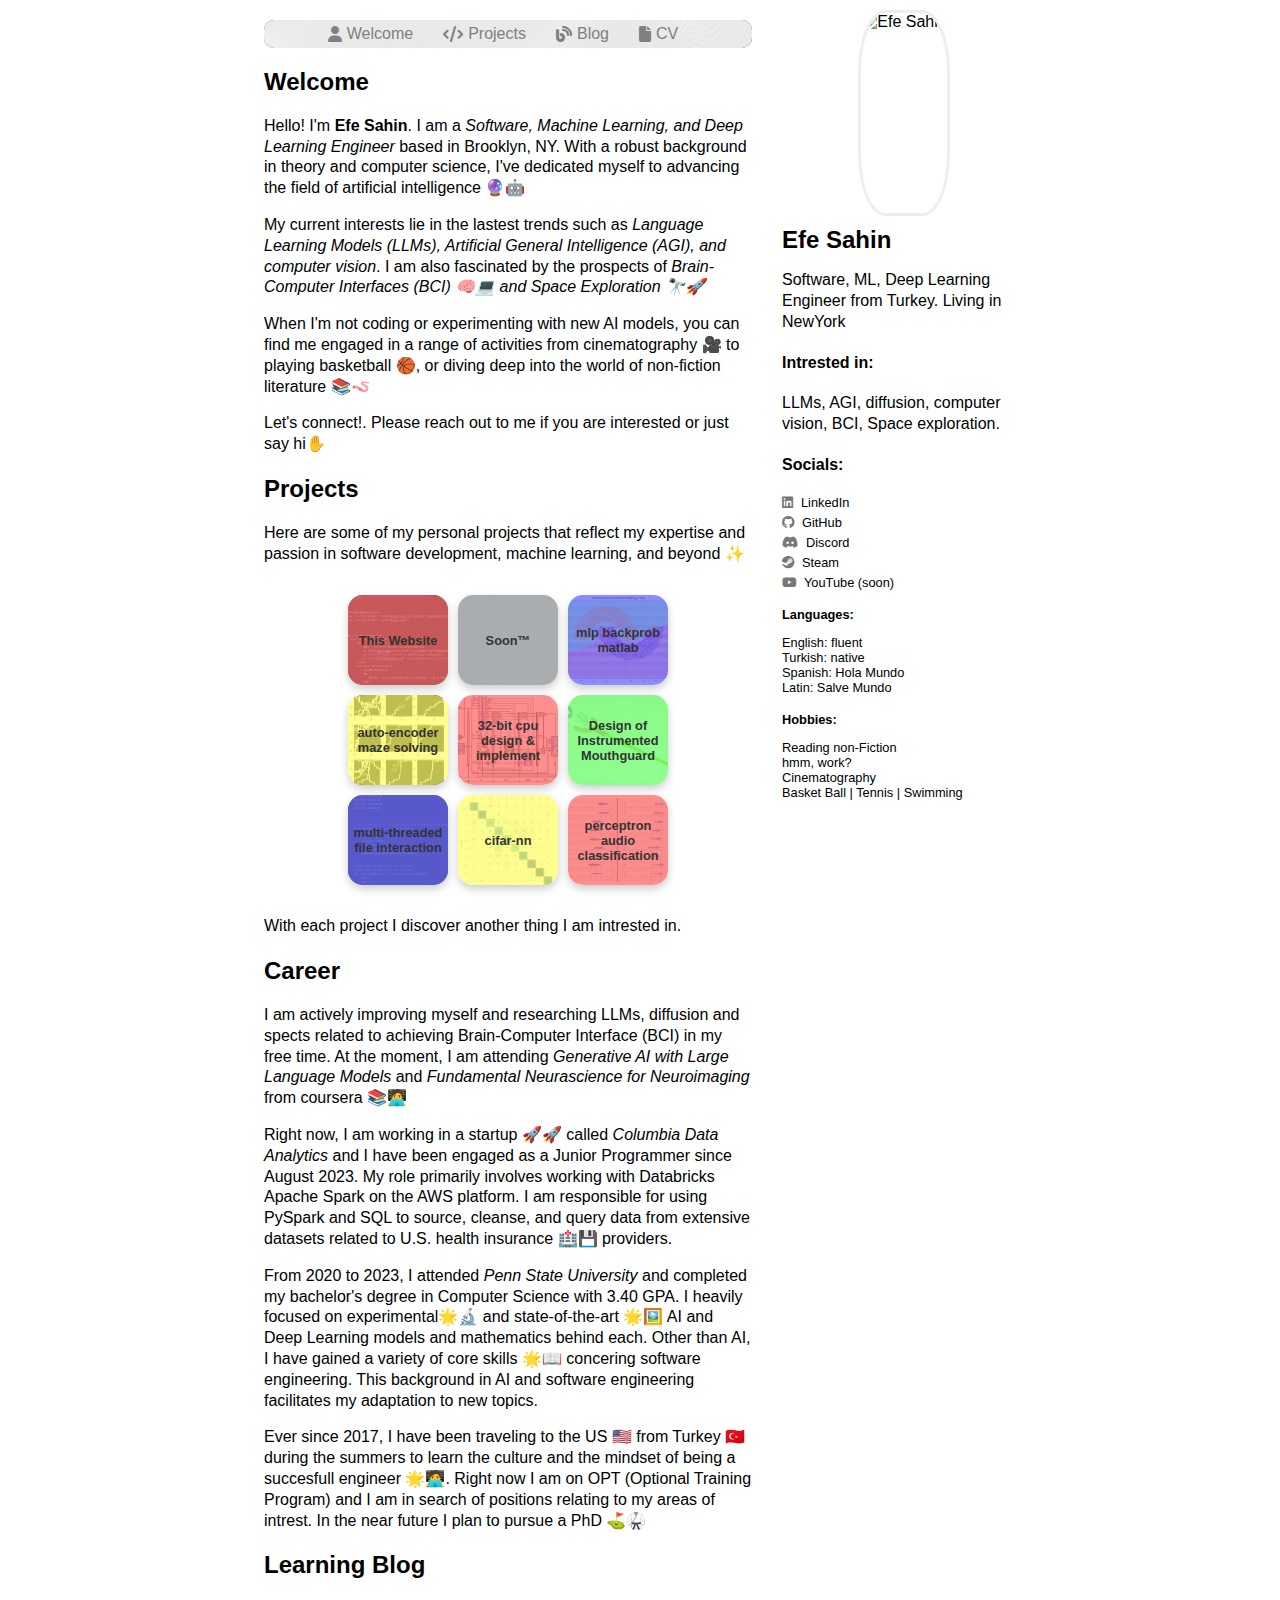
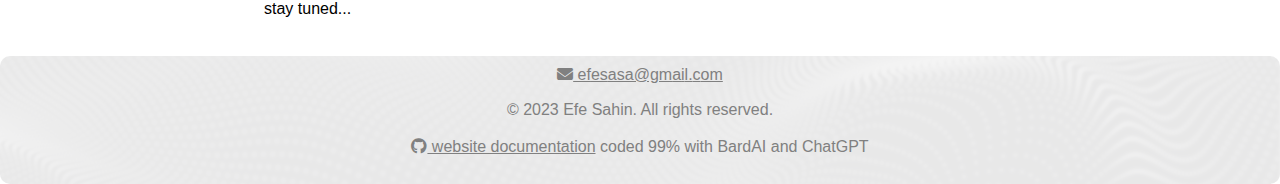
==== index.html @ 5e0e0cb4 "init" ====
<!DOCTYPE html>
<html>

<head>
    <title>EfeSahin</title>
    <link rel="stylesheet" href="https://cdnjs.cloudflare.com/ajax/libs/font-awesome/6.1.1/css/all.min.css">
    <link rel="stylesheet" href="./assets/css/styles.css">
</head>

<body>
    <div class="container">
        <div class="main-content">
            <div class="navbar">
                <a><i class="fa fa-user"></i>Welcome</a>
                <a href="#projects"><i class="fa fa-code"></i>Projects</a>
                <a href="#blog"><i class="fa fa-blog"></i> Blog</a>
                <a href="./assets/content/Efe_Sahin_Raw.pdf" target="_blank"><i class="fa fa-file"></i> CV</a>
            </div>

            <section id="about-me">
                <h2>Welcome</h2>
                <p>
                    Hello! I'm <strong>Efe Sahin</strong>. I am a <em>Software, Machine Learning, and Deep Learning
                        Engineer</em> based in Brooklyn, NY. With a robust background in theory and computer science,
                    I've dedicated myself to advancing the field of artificial intelligence 🔮🤖
                </p>
                <p>
                    My current interests lie in the lastest trends such as <em>Language Learning Models (LLMs),
                        Artificial General Intelligence (AGI), and computer vision</em>. I am also fascinated by the
                    prospects of <em>Brain-Computer Interfaces (BCI) 🧠💻 and Space Exploration 🔭🚀</em>
                </p>
                <p>
                    When I'm not coding or experimenting with new AI models, you can find me engaged in a range of
                    activities from cinematography 🎥 to playing basketball 🏀, or diving deep into the world of
                    non-fiction literature 📚🪱
                </p>
                <p>
                    Let's connect!. Please reach out to me if you are interested or just say hi✋
                </p>
            </section>

            <section id="projects">
                <h2>Projects</h2>
                <p> Here are some of my personal projects that reflect my expertise and passion in software development,
                    machine
                    learning, and beyond ✨</p>
                <div class="projects-container">
                    <a href="https://github.com/Efesasa0" class="project-box red"
                        style="background-image: url('assets/content/project-pics/website.png');">
                        <span class="project-title">This Website</span>
                    </a>
                    <a href="https://github.com/Efesasa0/lenia-game" class="project-box"
                        style="background-image: url('assets/content/project-pics/grey.jpg');">
                        <span class="project-title">Soon™</span>
                    </a>
                    <a href="https://github.com/Efesasa0/mlp-backprop-two-moons" class="project-box blue"
                        style="background-image: url('assets/content/project-pics/mlp.png');">
                        <span class="project-title">mlp backprob matlab</span>
                    </a>
                    <a href="https://github.com/Efesasa0/auto-encoder-maze" class="project-box yellow"
                        style="background-image: url('assets/content/project-pics/maze.png');">
                        <span class="project-title">auto-encoder maze solving</span>
                    </a>
                    <a href="https://github.com/Efesasa0/32-bit-cpu" class="project-box red"
                        style="background-image: url('assets/content/project-pics/cpu.png');">
                        <span class="project-title">32-bit cpu design & implement</span>
                    </a>
                    <a href="https://sites.psu.edu/lfshowcasesp23/2023/04/25/design-of-an-instrumented-mouthguard/"
                        class="project-box green" style="background-image: url('assets/content/project-pics/CAD.jpg');">
                        <span class="project-title">Design of Instrumented Mouthguard</span>
                    </a>
                    <a href="https://github.com/Efesasa0/multi-thread-file-processing" class="project-box blue"
                        style="background-image: url('assets/content/project-pics/thread.png');">
                        <span class="project-title">multi-threaded file interaction</span>
                    </a>
                    <a href="https://github.com/Efesasa0/cifar-cnn" class="project-box yellow"
                        style="background-image: url('assets/content/project-pics/cifar.png');">
                        <span class="project-title">cifar-nn</span>
                    </a>
                    <a href="https://github.com/Efesasa0/ib-perceptron" class="project-box red"
                        style="background-image: url('assets/content/project-pics/audio.png');">
                        <span class="project-title">perceptron audio classification</span>
                    </a>
                </div>
                <p> With each project I discover another thing I am intrested in.</p>
            </section>

            <section id="career">
                <h2>Career</h2>
                <p>I am actively improving myself and researching LLMs, diffusion and spects related to achieving
                    Brain-Computer Interface (BCI) in my free time. At the moment, I am attending <i>Generative AI with
                        Large Language Models</i> and <i>Fundamental Neurascience for Neuroimaging</i> from coursera
                    📚🧑‍💻</p>
                <p>Right now, I am working in a startup 🚀🚀 called <i>Columbia Data Analytics</i> and I have been
                    engaged as a Junior Programmer since August 2023. My role primarily involves working with Databricks
                    Apache Spark on the AWS platform. I am responsible for using PySpark and SQL to source, cleanse, and
                    query data from extensive datasets related to U.S. health insurance 🏥💾 providers.</p>
                <p>From 2020 to 2023, I attended <i>Penn State University</i> and completed my bachelor's degree in
                    Computer Science with 3.40 GPA. I heavily focused on experimental🌟🔬 and state-of-the-art 🌟🖼️ AI
                    and Deep Learning models and mathematics behind each. Other than AI, I have gained a variety of core
                    skills 🌟📖 concering software engineering. This background in AI and software engineering
                    facilitates my adaptation to new topics.</p>
                <p>Ever since 2017, I have been traveling to the US 🇺🇸 from Turkey 🇹🇷 during the summers to learn
                    the culture and the mindset of being a succesfull engineer 🌟🧑‍💻. Right now I am on OPT (Optional
                    Training Program) and I am in search of positions relating to my areas of intrest. In the near
                    future I plan to pursue a PhD ⛳️🥋</p>
            </section>

            <section id="blog">
                <h2>Learning Blog</h2>
                <p>stay tuned...</p>
            </section>
        </div>

        <div class="profile-section">
            <div class="profile-pic">
                <img src="./assets/content/man1.jpg" alt="Efe Sahin">
            </div>

            <h1>Efe Sahin</h1>
            <div class="profile-links">
                <p>Software, ML, Deep Learning Engineer from Turkey. Living in NewYork</p>
                <h4>Intrested in:</h4>
                <p>LLMs, AGI, diffusion, computer vision, BCI, Space exploration.</p>
                <h4>Socials:</h4>
                <a href="https://linkedin.com/in/efesas" target="_blank"><i
                        class="fa-brands fa-linkedin"></i>LinkedIn</a>
                <a href="https://github.com/Efesasa0" target="_blank"><i class="fa-brands fa-github"></i>GitHub</a>
                <a href="your_discord_link" target="_blank"><i class="fab fa-discord"></i>Discord</a>
                <a href="your_steam_link" target="_blank"><i class="fab fa-steam"></i>Steam</a>
                <a href="your_youtube_link" target="_blank"><i class="fab fa-youtube"></i>YouTube (soon)</a>
            </div>

            <div class="profile-info">
                <h4>Languages:</h3>
                    <ul>
                        <li>English: fluent</li>
                        <li>Turkish: native </li>
                        <li>Spanish: Hola Mundo</li>
                        <li>Latin: Salve Mundo</li>
                    </ul>
                    <h4>Hobbies:</h3>
                        <ul>
                            <li>Reading non-Fiction</li>
                            <li>hmm, work?</li>
                            <li>Cinematography</li>
                            <li>Basket Ball | Tennis | Swimming</li>
                        </ul>
            </div>
        </div>
    </div>

    <div class="footer">
        <a href="mailto:user&commat;domain&period;com"><i class="fa-solid fa-envelope"></i>
            ef<!-- Comment -->es<!-- Comment --><!-- Comment -->asa&commat;gm<!-- Comment --><!-- Comment -->a<!-- Comment -->i<!-- Comment -->l&period;<!-- Comment -->c<!-- Comment --><!-- Comment -->om</a>
        <p>© 2023 Efe Sahin. All rights reserved.</p>
        <p><a href="https://github.com/Efesasa0" target="_blank"><i class="fa-brands fa-github"></i> website
                documentation</a> coded 99% with BardAI and ChatGPT</p>
    </div>

    <div id="pdfModal" class="modal">
        <!-- Modal content -->
        <div class="modal-content">
            <span class="close">&times;</span>
            <iframe src="./assets/content/Efe_Sahin_Raw.pdf" style="width:100%; height:100%"></iframe>
        </div>
    </div>

    <script src="./assets/js/script.js"></script>
</body>

</html>
---- assets/css/styles.css ----
body {
    font-family: 'Arial', sans-serif;
    background-color: white;
    color: black;
    margin: 0;
    padding: 0;
    display: flex;
    flex-direction: column;
    min-height: 100vh;
}
p {
    line-height: 1.3;
}
.navbar::after,
.footer::after {
    content: '';
    position: absolute;
    top: 0;
    left: 0;
    right: 0;
    bottom: 0;
    background: rgba(255, 255, 255, 0.906);
    /* White color with opacity */
    z-index: 1;
    /* Place the overlay above the background image */
}

/* Ensure other elements inside are positioned above the overlay */
.navbar *,
.footer * {
    position: relative;
    z-index: 2;
    color: gray;
}

.navbar,
.footer {
    position: relative;
    /* This enables the positioning of the pseudo-element */
    background-image: url('..//content/mani.jpg');
    background-size: cover;
    background-position: center;
    background-repeat: no-repeat;
    border-radius: 10px;
}

.navbar {
    background-color: #f0f0f0;
    overflow: hidden;
    text-align: center;
    display: flex;
    justify-content: center;
    align-items: center;
    flex-direction: row;
    /* Ensure items are in a row */
    margin: 0;
    padding: 0;
}

.navbar a {
    text-decoration: none;
    display: inline-flex;
    /* Use flexbox to align items in a row */
    align-items: center;
    /* Vertically center the items */
    padding: 5px 10px;
    /* Reduce the vertical padding to make it narrower */
    margin-right: 10px;
    /* Add some space between the navigation items */
}

.navbar i {
    margin-right: 5px;
    /* Add some space between the icon and the text */
}

.container {
    display: flex;
    justify-content: center;
    flex: 1;
    margin: 0 auto;
    padding: 0 30px;
    /* Add some padding on the sides */
}


.main-content {
    flex: 0 0 40%;
    /* Adjusted width */
    padding: 20px;
}


.profile-section {
    /* Keep the compact size as before */
    flex: 0 0 20%;
    padding: 10px;
    text-align: left;
    /* Align text to the left */
}

.profile-pic {
    text-align: center;
    /* Center the profile picture only */
    margin-bottom: 10px;
    /* Space between image and text */
}

.profile-pic img {
    width: auto;
    /* Smaller image */
    height: 200px;
    border-radius: 30%;
    /* Circular image */
    border: 3px solid #eee;
    /* Add border to make the image 'pop' */
    display: inline-block;
    /* Needed to center the image with text-align */
}

.profile-section h1 {
    font-size: 1.5em;
    /* Slightly smaller */
    margin-top: 0;
    /* Reduce space above the name */
}

.profile-links a,
.profile-info h4,
.profile-info ul {
    font-size: 0.8em;
    /* Smaller font size */
    margin-bottom: 5px;
    /* Less space between elements */
}

.profile-links i,
.profile-info i {
    color: #777;
    /* Softer icon color */
    margin-right: 5px;
    /* Space between icon and text */
}

.profile-info ul {
    list-style-type: none;
    /* Remove default list style */
    padding-left: 0;
    /* Align with the rest of the content */
}

.profile-links a {
    color: black;
    /* Make all link text black */
    text-decoration: none;
    display: block;
    /* Stack links vertically */
    margin: 5px 0;
    /* Add some vertical spacing between links */
}

.profile-links i {
    margin-right: 8px;
    /* Add some spacing between icon and text */
}

.projects-container {
    display: flex;
    flex-wrap: wrap;
    justify-content: flex-start;
    /* Align boxes to the start */
    max-width: 330px;
    /* This should be the width of the main-content minus padding */
    margin: 0 auto;
    /* Center the container */
    padding: 10px;
}

/* Color Filter Classes */
.project-box.red::after,
.project-box.green::after,
.project-box.blue::after,
.project-box.yellow::after {
    content: '';
    display: block;
    position: absolute;
    top: 0;
    right: 0;
    bottom: 0;
    left: 0;
    z-index: 0;
    transition: opacity 0.3s ease-in-out;
}

.project-box.red::after {
    background-color: rgba(255, 106, 106, 0.75);
}

/* Red filter */
.project-box.green::after {
    background-color: rgba(106, 255, 106, 0.75);
}

/* Green filter */
.project-box.blue::after {
    background-color: rgba(106, 106, 255, 0.75);
}

/* Blue filter */
.project-box.yellow::after {
    background-color: rgba(255, 255, 106, 0.75);
}

/* Yellow filter */

.project-title {
    position: relative;
    z-index: 1;
    /* Make sure the title is above the pseudo-element */
}


.project-box {
    text-decoration: none;
    color: black;
    width: 100px;
    height: 90px;
    margin: 5px;
    /* Adjust the margin as needed */
    background-size: cover;
    background-position: center;
    border-radius: 15px;
    box-shadow: 0 4px 8px rgba(0, 0, 0, 0.2);
    transition: transform 0.3s ease-in-out;
    display: flex;
    align-items: center;
    justify-content: center;
    text-align: center;
    overflow: hidden;
    position: relative;
}

.project-title {
    font-size: 0.8em;
    /* Adjust size as needed */
    color: #333;
    /* Darker text for readability */
    font-weight: bold;
    /* Bold text for the title */
    position: relative;
    /* Ensures it's above the pseudo-elements */
    z-index: 1;
    /* Ensures text is above the hover effect */
}

/* The before pseudo-element for the hover effect */
.project-box::before {
    content: '';
    position: absolute;
    top: 0;
    left: 0;
    right: 0;
    bottom: 0;
    background: rgba(255, 255, 255, 0.5);
    /* White overlay */
    opacity: 0;
    transition: opacity 0.3s ease-in-out;
}

.project-box:hover::before {
    opacity: 1;
    /* Show the overlay on hover */
}

.project-box:hover {
    transform: translateY(-5px);
    /* Lift the box on hover */
    box-shadow: 0 10px 20px rgba(0, 0, 0, 0.3);
    /* Deeper shadow for more depth */
}

.footer {
    background-color: #f0f0f0;
    text-align: center;
    padding: 10px;
}



/* The Modal (background) */
.modal {
    display: none;
    /* Hidden by default */
    position: fixed;
    /* Stay in place */
    z-index: 1000;
    /* Sit on top */
    left: 0;
    top: 0;
    width: 100%;
    /* Full width */
    height: 100%;
    /* Full height */
    overflow: auto;
    /* Enable scroll if needed */
    background-color: rgba(0, 0, 0, 0.4);
    /* Black w/ opacity */
}

/* Modal Content */
.modal-content {
    position: fixed;
    top: 50%;
    left: 50%;
    transform: translate(-50%, -50%) scale(0.7);
    /* Start scaled down */
    width: 90%;
    /* Full width */
    height: 90%;
    /* Full height */
    border: 5px solid #fe000471;
    /* Solid blue border */
    box-shadow: 0 4px 8px 0 rgba(0, 0, 0, 0.2), 0 6px 20px 0 rgba(0, 0, 0, 0.19);
    background-color: #fff;
    z-index: 1001;
    /* Make sure it's above the overlay */
    opacity: 0;
    /* Start fully transparent */
    transition: transform 0.25s ease-out, opacity 0.25s ease-out;
    /* Animate in */
}

/* The Close Button */
.close {
    color: white;
    position: absolute;
    top: 10px;
    right: 25px;
    font-size: 35px;
    font-weight: bold;
    cursor: pointer;
}

/* When the modal is displayed, we use these styles to animate it in */
.modal.show .modal-content {
    transform: translate(-50%, -50%) scale(1);
    /* Scale up to full size */
    opacity: 1;
    /* Fade in to full opacity */
}
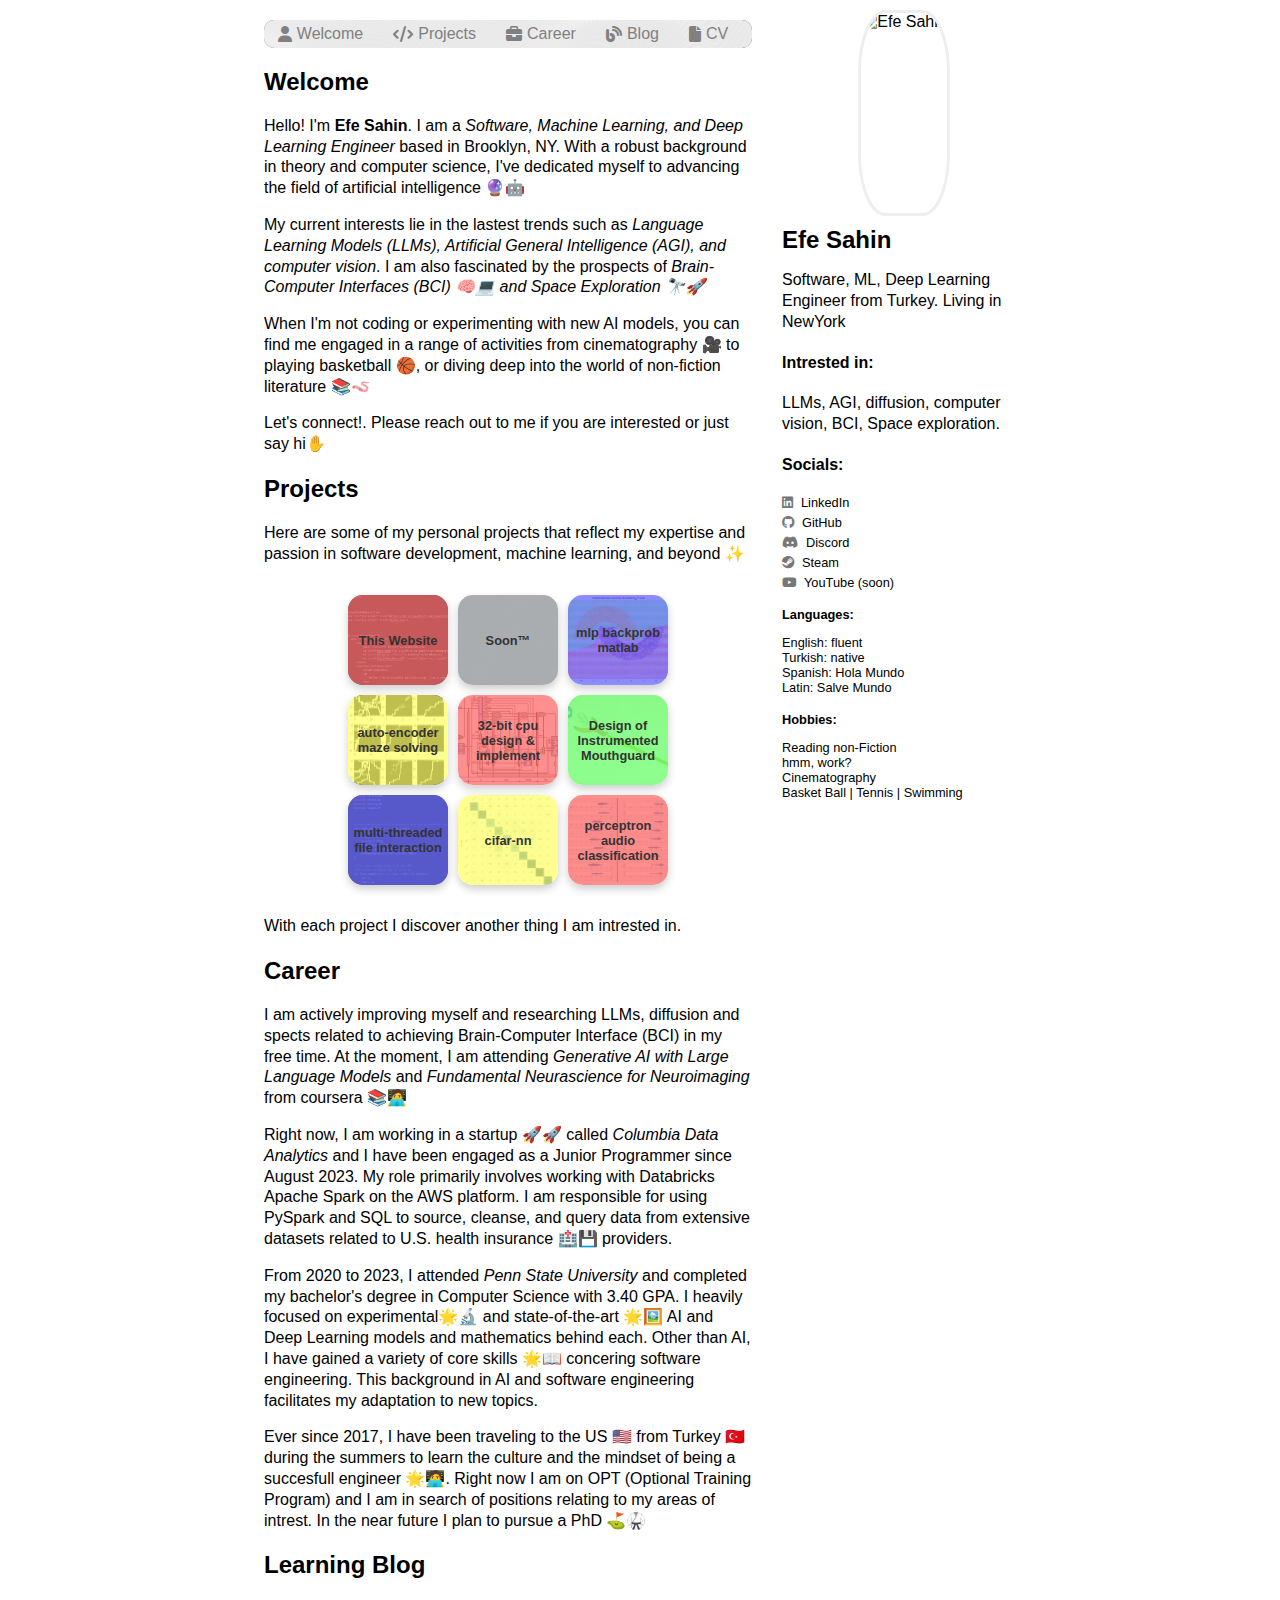
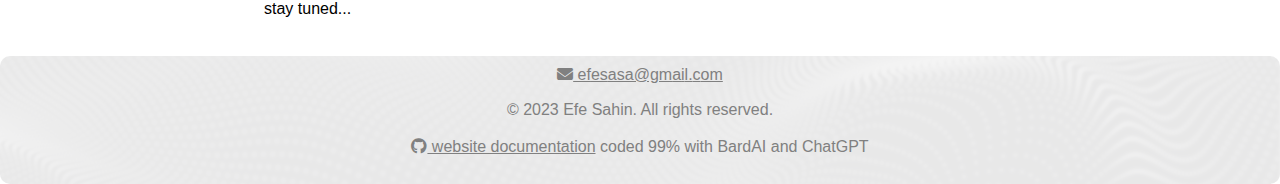
==== commit ef37ee82: "added career to navbar" ====
--- a/index.html
+++ b/index.html
@@ -2,7 +2,7 @@
 <html>
 
 <head>
-    <title>EfeSahin</title>
+    <title>Efe Sahin</title>
     <link rel="stylesheet" href="https://cdnjs.cloudflare.com/ajax/libs/font-awesome/6.1.1/css/all.min.css">
     <link rel="stylesheet" href="./assets/css/styles.css">
 </head>
@@ -13,6 +13,7 @@
             <div class="navbar">
                 <a><i class="fa fa-user"></i>Welcome</a>
                 <a href="#projects"><i class="fa fa-code"></i>Projects</a>
+                <a href="#blog"><i class="fa fa-briefcase"></i> Career</a>
                 <a href="#blog"><i class="fa fa-blog"></i> Blog</a>
                 <a href="./assets/content/Efe_Sahin_Raw.pdf" target="_blank"><i class="fa fa-file"></i> CV</a>
             </div>
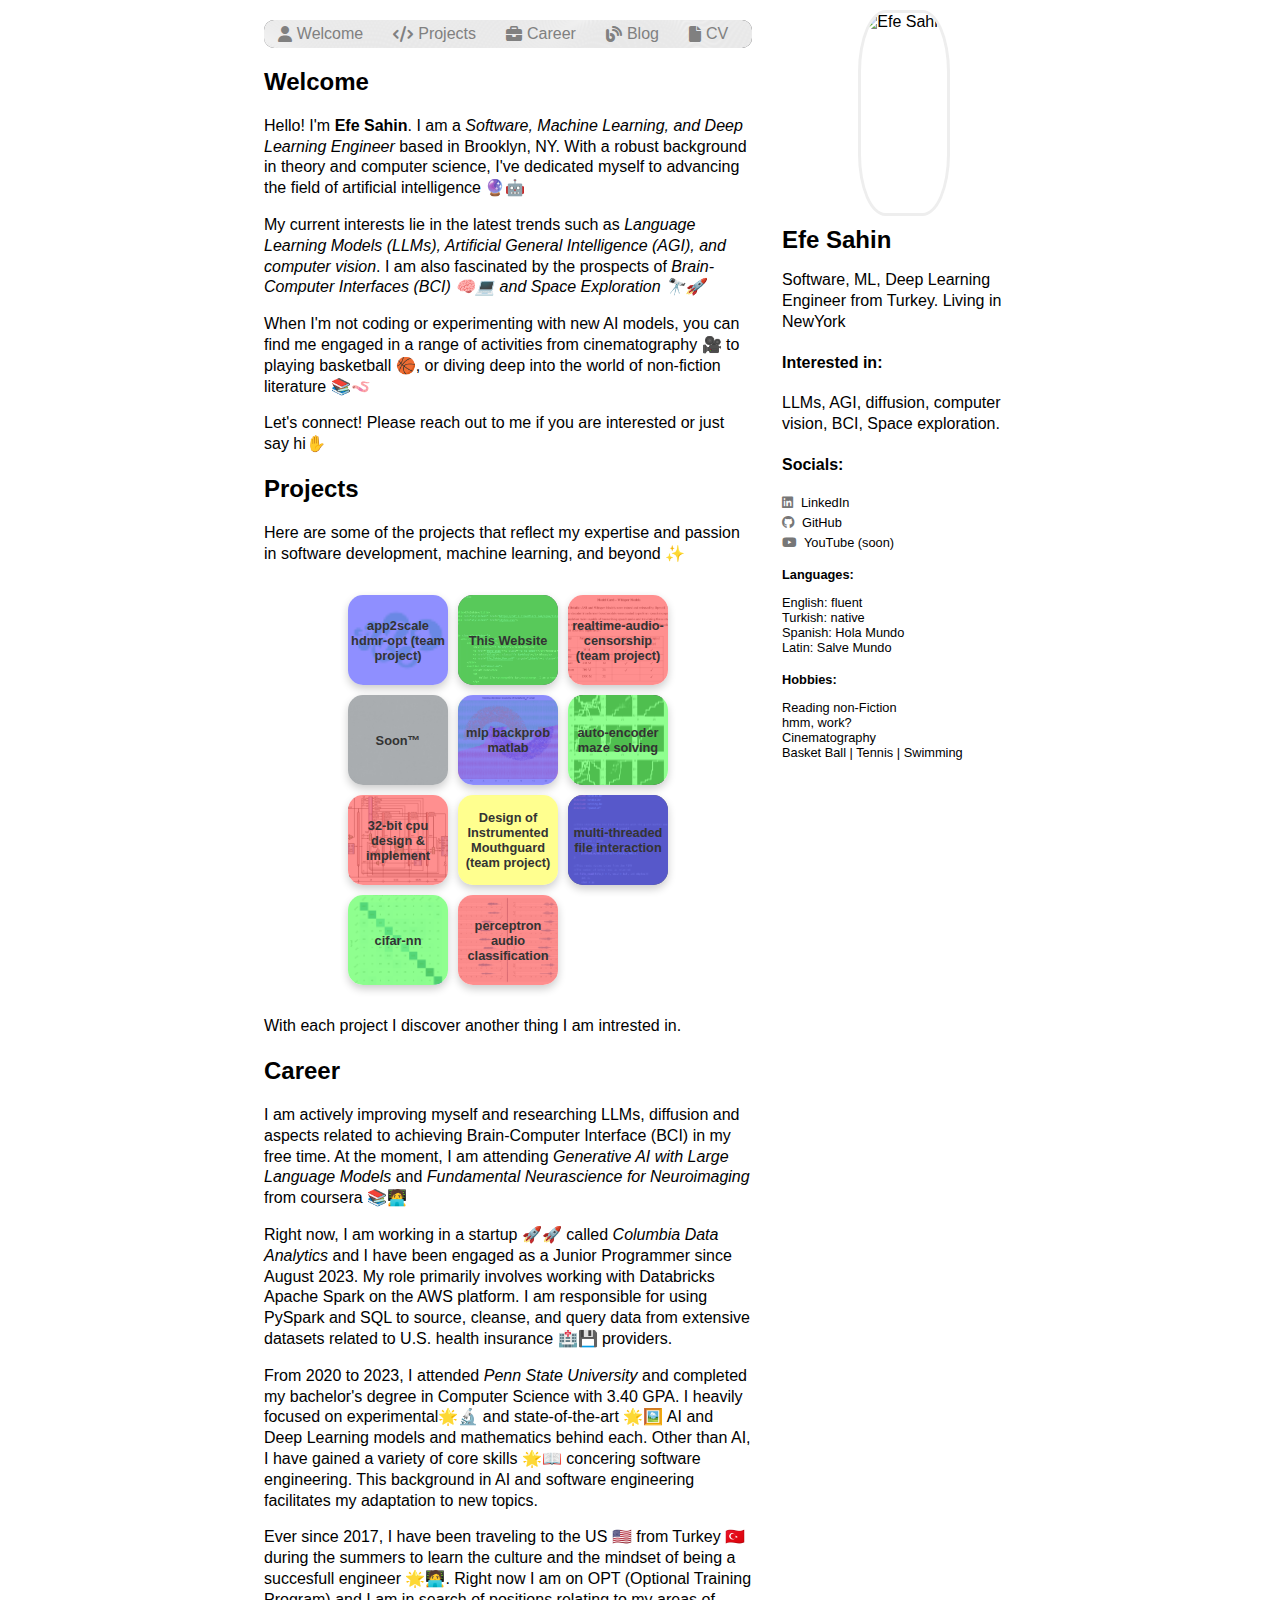
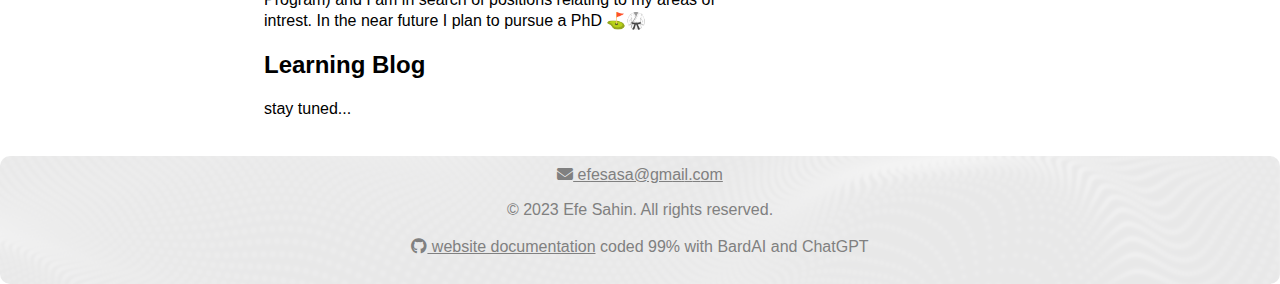
==== commit 701b6e15: "added new projects" ====
--- a/index.html
+++ b/index.html
@@ -26,7 +26,7 @@
                     I've dedicated myself to advancing the field of artificial intelligence 🔮🤖
                 </p>
                 <p>
-                    My current interests lie in the lastest trends such as <em>Language Learning Models (LLMs),
+                    My current interests lie in the latest trends such as <em>Language Learning Models (LLMs),
                         Artificial General Intelligence (AGI), and computer vision</em>. I am also fascinated by the
                     prospects of <em>Brain-Computer Interfaces (BCI) 🧠💻 and Space Exploration 🔭🚀</em>
                 </p>
@@ -36,19 +36,27 @@
                     non-fiction literature 📚🪱
                 </p>
                 <p>
-                    Let's connect!. Please reach out to me if you are interested or just say hi✋
+                    Let's connect! Please reach out to me if you are interested or just say hi✋
                 </p>
             </section>
 
             <section id="projects">
                 <h2>Projects</h2>
-                <p> Here are some of my personal projects that reflect my expertise and passion in software development,
+                <p> Here are some of the projects that reflect my expertise and passion in software development,
                     machine
                     learning, and beyond ✨</p>
                 <div class="projects-container">
-                    <a href="https://github.com/Efesasa0" class="project-box red"
+                    <a href="https://github.com/app2scale/hdmr-opt" class="project-box blue"
+                        style="background-image: url('assets/content/project-pics/hdmr.png');">
+                        <span class="project-title">app2scale hdmr-opt (team project)</span>
+                    </a>
+                    <a href="https://github.com/Efesasa0/efesahin.github.io" class="project-box green"
                         style="background-image: url('assets/content/project-pics/website.png');">
                         <span class="project-title">This Website</span>
+                    </a>
+                    <a href="https://github.com/ColeBianchi/realtime-audio-censorship" class="project-box red"
+                        style="background-image: url('assets/content/project-pics/speech.png');">
+                        <span class="project-title">realtime-audio-censorship (team project)</span>
                     </a>
                     <a href="https://github.com/Efesasa0/lenia-game" class="project-box"
                         style="background-image: url('assets/content/project-pics/grey.jpg');">
@@ -58,7 +66,7 @@
                         style="background-image: url('assets/content/project-pics/mlp.png');">
                         <span class="project-title">mlp backprob matlab</span>
                     </a>
-                    <a href="https://github.com/Efesasa0/auto-encoder-maze" class="project-box yellow"
+                    <a href="https://github.com/Efesasa0/auto-encoder-maze" class="project-box green"
                         style="background-image: url('assets/content/project-pics/maze.png');">
                         <span class="project-title">auto-encoder maze solving</span>
                     </a>
@@ -67,14 +75,14 @@
                         <span class="project-title">32-bit cpu design & implement</span>
                     </a>
                     <a href="https://sites.psu.edu/lfshowcasesp23/2023/04/25/design-of-an-instrumented-mouthguard/"
-                        class="project-box green" style="background-image: url('assets/content/project-pics/CAD.jpg');">
-                        <span class="project-title">Design of Instrumented Mouthguard</span>
+                        class="project-box yellow" style="background-image: url('assets/content/project-pics/cad.jpg');">
+                        <span class="project-title">Design of Instrumented Mouthguard (team project)</span>
                     </a>
                     <a href="https://github.com/Efesasa0/multi-thread-file-processing" class="project-box blue"
                         style="background-image: url('assets/content/project-pics/thread.png');">
                         <span class="project-title">multi-threaded file interaction</span>
                     </a>
-                    <a href="https://github.com/Efesasa0/cifar-cnn" class="project-box yellow"
+                    <a href="https://github.com/Efesasa0/cifar-cnn" class="project-box green"
                         style="background-image: url('assets/content/project-pics/cifar.png');">
                         <span class="project-title">cifar-nn</span>
                     </a>
@@ -88,7 +96,7 @@
 
             <section id="career">
                 <h2>Career</h2>
-                <p>I am actively improving myself and researching LLMs, diffusion and spects related to achieving
+                <p>I am actively improving myself and researching LLMs, diffusion and aspects related to achieving
                     Brain-Computer Interface (BCI) in my free time. At the moment, I am attending <i>Generative AI with
                         Large Language Models</i> and <i>Fundamental Neurascience for Neuroimaging</i> from coursera
                     📚🧑‍💻</p>
@@ -115,20 +123,18 @@
 
         <div class="profile-section">
             <div class="profile-pic">
-                <img src="./assets/content/man1.jpg" alt="Efe Sahin">
+                <img src="./assets/content/littleman.jpg" alt="Efe Sahin">
             </div>
 
             <h1>Efe Sahin</h1>
             <div class="profile-links">
                 <p>Software, ML, Deep Learning Engineer from Turkey. Living in NewYork</p>
-                <h4>Intrested in:</h4>
+                <h4>Interested in:</h4>
                 <p>LLMs, AGI, diffusion, computer vision, BCI, Space exploration.</p>
                 <h4>Socials:</h4>
                 <a href="https://linkedin.com/in/efesas" target="_blank"><i
                         class="fa-brands fa-linkedin"></i>LinkedIn</a>
                 <a href="https://github.com/Efesasa0" target="_blank"><i class="fa-brands fa-github"></i>GitHub</a>
-                <a href="your_discord_link" target="_blank"><i class="fab fa-discord"></i>Discord</a>
-                <a href="your_steam_link" target="_blank"><i class="fab fa-steam"></i>Steam</a>
                 <a href="your_youtube_link" target="_blank"><i class="fab fa-youtube"></i>YouTube (soon)</a>
             </div>
 
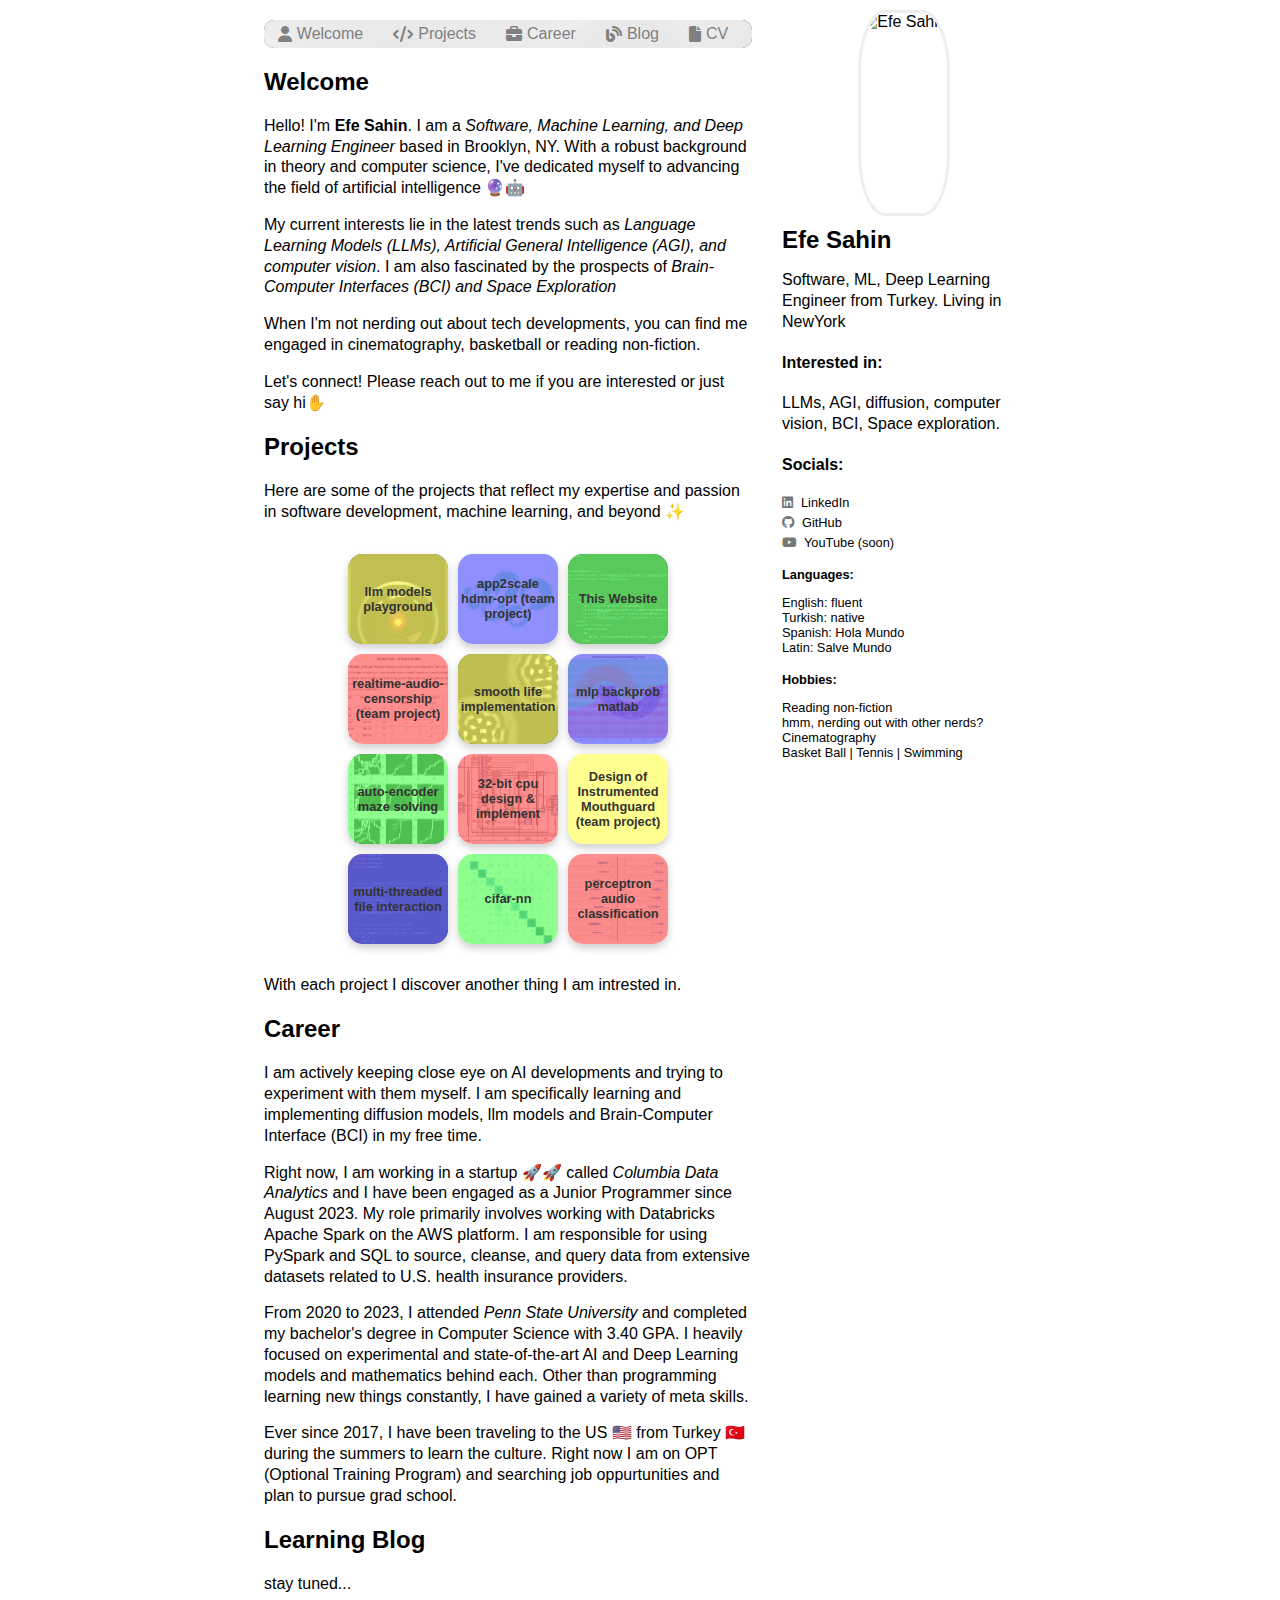
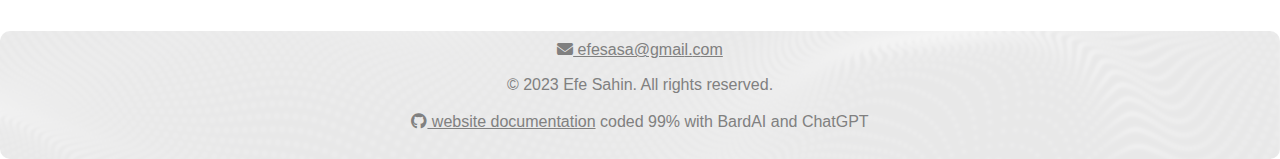
==== commit a8fa2c74: "updated cv, projects, content" ====
--- a/index.html
+++ b/index.html
@@ -15,7 +15,7 @@
                 <a href="#projects"><i class="fa fa-code"></i>Projects</a>
                 <a href="#blog"><i class="fa fa-briefcase"></i> Career</a>
                 <a href="#blog"><i class="fa fa-blog"></i> Blog</a>
-                <a href="./assets/content/Efe_Sahin_Raw.pdf" target="_blank"><i class="fa fa-file"></i> CV</a>
+                <a href="./assets/content/Efe_Sahin.pdf" target="_blank"><i class="fa fa-file"></i> CV</a>
             </div>
 
             <section id="about-me">
@@ -28,12 +28,11 @@
                 <p>
                     My current interests lie in the latest trends such as <em>Language Learning Models (LLMs),
                         Artificial General Intelligence (AGI), and computer vision</em>. I am also fascinated by the
-                    prospects of <em>Brain-Computer Interfaces (BCI) 🧠💻 and Space Exploration 🔭🚀</em>
+                    prospects of <em>Brain-Computer Interfaces (BCI) and Space Exploration</em>
                 </p>
                 <p>
-                    When I'm not coding or experimenting with new AI models, you can find me engaged in a range of
-                    activities from cinematography 🎥 to playing basketball 🏀, or diving deep into the world of
-                    non-fiction literature 📚🪱
+                    When I'm not nerding out about tech developments, you can find me engaged in 
+                    cinematography, basketball or reading non-fiction.
                 </p>
                 <p>
                     Let's connect! Please reach out to me if you are interested or just say hi✋
@@ -43,9 +42,12 @@
             <section id="projects">
                 <h2>Projects</h2>
                 <p> Here are some of the projects that reflect my expertise and passion in software development,
-                    machine
-                    learning, and beyond ✨</p>
+                    machine learning, and beyond ✨</p>
                 <div class="projects-container">
+                    <a href="https://github.com/Efesasa0/llm-performance-test" class="project-box yellow"
+                        style="background-image: url('assets/content/project-pics/llm\ playground.png');">
+                        <span class="project-title">llm models playground</span>
+                    </a>
                     <a href="https://github.com/app2scale/hdmr-opt" class="project-box blue"
                         style="background-image: url('assets/content/project-pics/hdmr.png');">
                         <span class="project-title">app2scale hdmr-opt (team project)</span>
@@ -58,9 +60,9 @@
                         style="background-image: url('assets/content/project-pics/speech.png');">
                         <span class="project-title">realtime-audio-censorship (team project)</span>
                     </a>
-                    <a href="https://github.com/Efesasa0/lenia-game" class="project-box"
-                        style="background-image: url('assets/content/project-pics/grey.jpg');">
-                        <span class="project-title">Soon™</span>
+                    <a href="https://github.com/Efesasa0/smooth-life" class="project-box yellow"
+                        style="background-image: url('assets/content/project-pics/smooth.png');">
+                        <span class="project-title">smooth life implementation</span>
                     </a>
                     <a href="https://github.com/Efesasa0/mlp-backprop-two-moons" class="project-box blue"
                         style="background-image: url('assets/content/project-pics/mlp.png');">
@@ -96,23 +98,19 @@
 
             <section id="career">
                 <h2>Career</h2>
-                <p>I am actively improving myself and researching LLMs, diffusion and aspects related to achieving
-                    Brain-Computer Interface (BCI) in my free time. At the moment, I am attending <i>Generative AI with
-                        Large Language Models</i> and <i>Fundamental Neurascience for Neuroimaging</i> from coursera
-                    📚🧑‍💻</p>
+                <p>I am actively keeping close eye on AI developments and trying to experiment with them myself. I am specifically learning and implementing diffusion models, llm models and
+                    Brain-Computer Interface (BCI) in my free time.</p>
                 <p>Right now, I am working in a startup 🚀🚀 called <i>Columbia Data Analytics</i> and I have been
                     engaged as a Junior Programmer since August 2023. My role primarily involves working with Databricks
                     Apache Spark on the AWS platform. I am responsible for using PySpark and SQL to source, cleanse, and
-                    query data from extensive datasets related to U.S. health insurance 🏥💾 providers.</p>
+                    query data from extensive datasets related to U.S. health insurance providers.</p>
                 <p>From 2020 to 2023, I attended <i>Penn State University</i> and completed my bachelor's degree in
-                    Computer Science with 3.40 GPA. I heavily focused on experimental🌟🔬 and state-of-the-art 🌟🖼️ AI
-                    and Deep Learning models and mathematics behind each. Other than AI, I have gained a variety of core
-                    skills 🌟📖 concering software engineering. This background in AI and software engineering
-                    facilitates my adaptation to new topics.</p>
+                    Computer Science with 3.40 GPA. I heavily focused on experimental and state-of-the-art AI
+                    and Deep Learning models and mathematics behind each. Other than programming learning new things constantly, I have gained a variety of meta
+                    skills.</p>
                 <p>Ever since 2017, I have been traveling to the US 🇺🇸 from Turkey 🇹🇷 during the summers to learn
-                    the culture and the mindset of being a succesfull engineer 🌟🧑‍💻. Right now I am on OPT (Optional
-                    Training Program) and I am in search of positions relating to my areas of intrest. In the near
-                    future I plan to pursue a PhD ⛳️🥋</p>
+                    the culture. Right now I am on OPT (Optional
+                    Training Program) and searching job oppurtunities and plan to pursue grad school.</p>
             </section>
 
             <section id="blog">
@@ -148,8 +146,8 @@
                     </ul>
                     <h4>Hobbies:</h3>
                         <ul>
-                            <li>Reading non-Fiction</li>
-                            <li>hmm, work?</li>
+                            <li>Reading non-fiction</li>
+                            <li>hmm, nerding out with other nerds?</li>
                             <li>Cinematography</li>
                             <li>Basket Ball | Tennis | Swimming</li>
                         </ul>
@@ -169,7 +167,7 @@
         <!-- Modal content -->
         <div class="modal-content">
             <span class="close">&times;</span>
-            <iframe src="./assets/content/Efe_Sahin_Raw.pdf" style="width:100%; height:100%"></iframe>
+            <iframe src="./assets/content/Efe_Sahin.pdf" style="width:100%; height:100%"></iframe>
         </div>
     </div>
 
--- a/assets/css/styles.css
+++ b/assets/css/styles.css
@@ -284,8 +284,6 @@
     text-align: center;
     padding: 10px;
 }
-
-
 
 /* The Modal (background) */
 .modal {
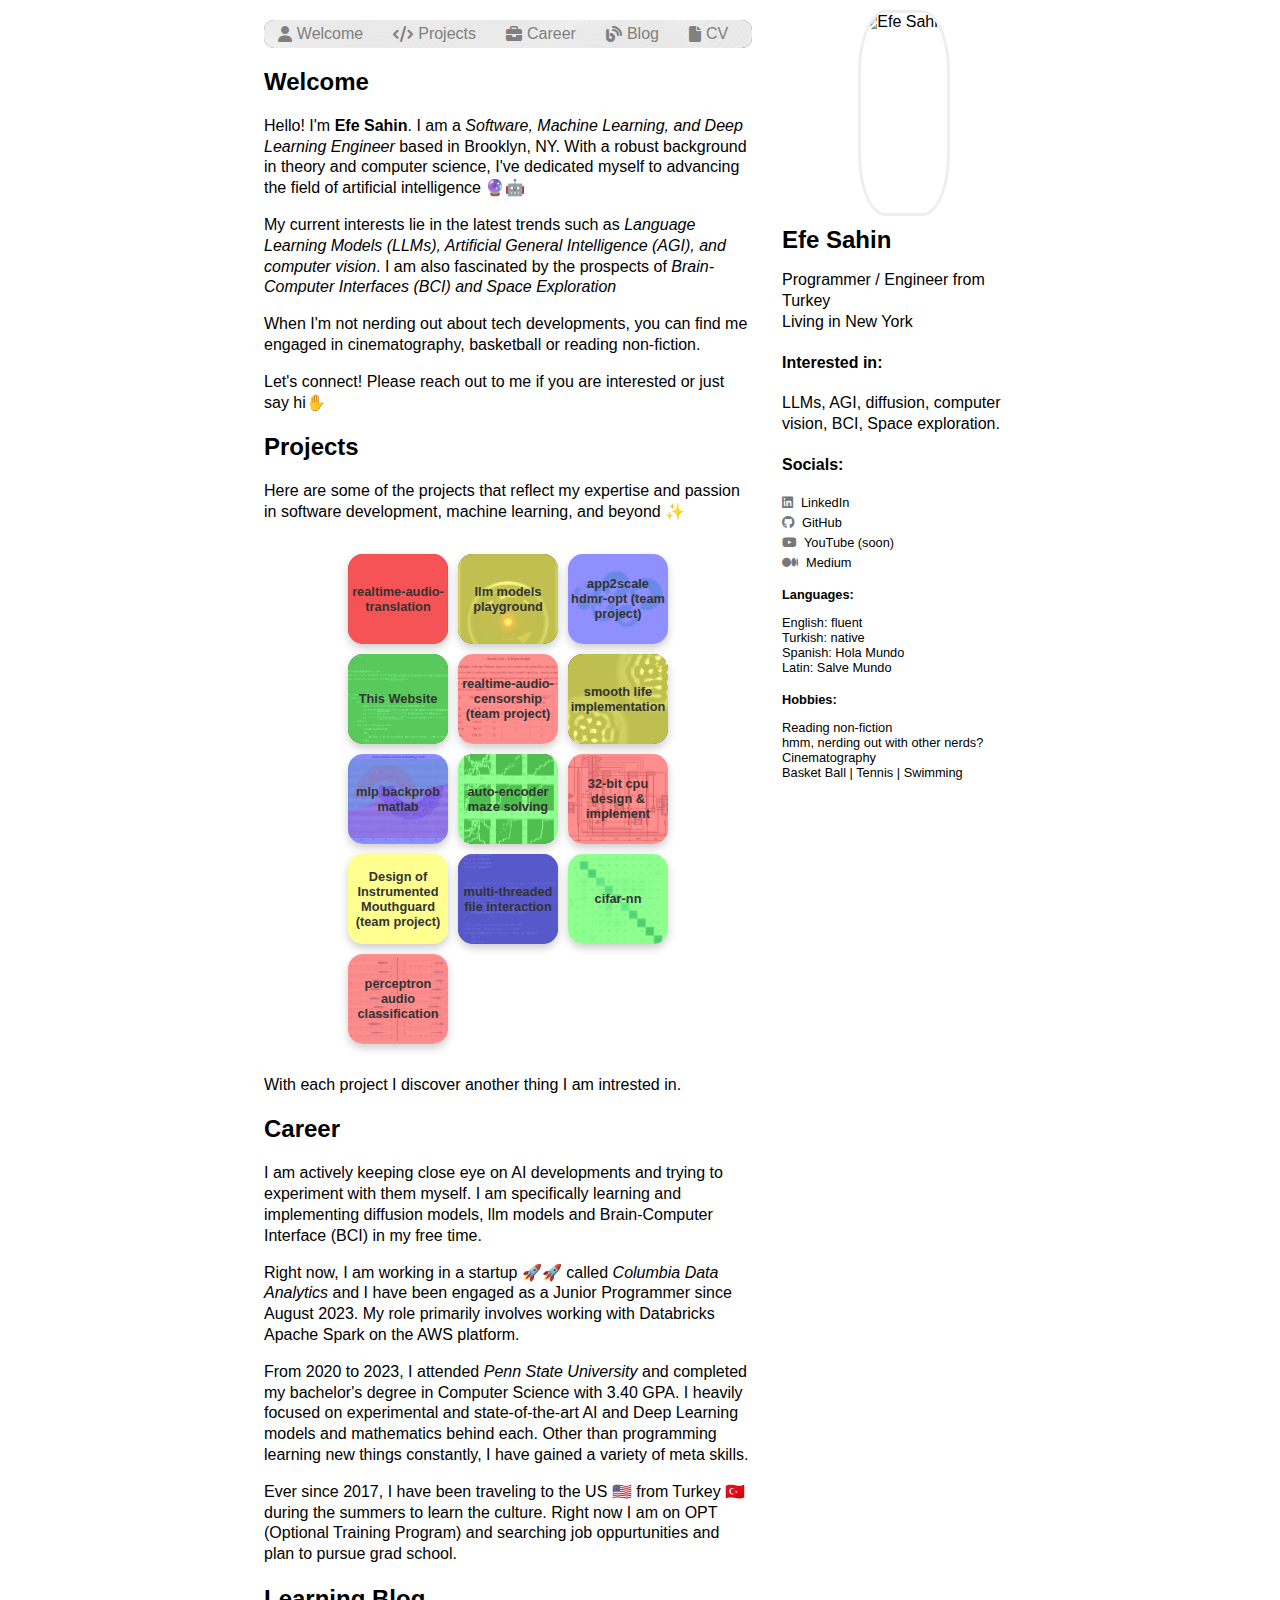
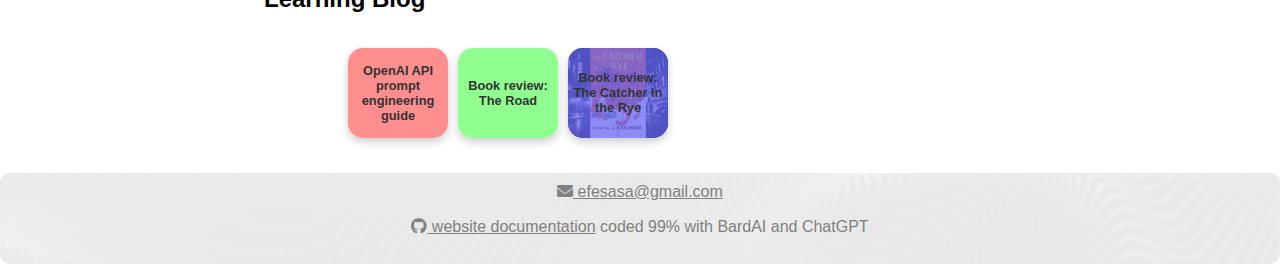
==== commit 8a2787fe: "new blog" ====
--- a/index.html
+++ b/index.html
@@ -31,7 +31,7 @@
                     prospects of <em>Brain-Computer Interfaces (BCI) and Space Exploration</em>
                 </p>
                 <p>
-                    When I'm not nerding out about tech developments, you can find me engaged in 
+                    When I'm not nerding out about tech developments, you can find me engaged in
                     cinematography, basketball or reading non-fiction.
                 </p>
                 <p>
@@ -44,6 +44,10 @@
                 <p> Here are some of the projects that reflect my expertise and passion in software development,
                     machine learning, and beyond ✨</p>
                 <div class="projects-container">
+                    <a href="https://github.com/Efesasa0/real-time-speech-translation" class="project-box red"
+                        style="background-image: url('assets/content/project-pics/red.png');">
+                        <span class="project-title">realtime-audio-translation</span>
+                    </a>
                     <a href="https://github.com/Efesasa0/llm-performance-test" class="project-box yellow"
                         style="background-image: url('assets/content/project-pics/llm\ playground.png');">
                         <span class="project-title">llm models playground</span>
@@ -77,7 +81,8 @@
                         <span class="project-title">32-bit cpu design & implement</span>
                     </a>
                     <a href="https://sites.psu.edu/lfshowcasesp23/2023/04/25/design-of-an-instrumented-mouthguard/"
-                        class="project-box yellow" style="background-image: url('assets/content/project-pics/cad.jpg');">
+                        class="project-box yellow"
+                        style="background-image: url('assets/content/project-pics/cad.jpg');">
                         <span class="project-title">Design of Instrumented Mouthguard (team project)</span>
                     </a>
                     <a href="https://github.com/Efesasa0/multi-thread-file-processing" class="project-box blue"
@@ -98,15 +103,16 @@
 
             <section id="career">
                 <h2>Career</h2>
-                <p>I am actively keeping close eye on AI developments and trying to experiment with them myself. I am specifically learning and implementing diffusion models, llm models and
+                <p>I am actively keeping close eye on AI developments and trying to experiment with them myself. I am
+                    specifically learning and implementing diffusion models, llm models and
                     Brain-Computer Interface (BCI) in my free time.</p>
                 <p>Right now, I am working in a startup 🚀🚀 called <i>Columbia Data Analytics</i> and I have been
                     engaged as a Junior Programmer since August 2023. My role primarily involves working with Databricks
-                    Apache Spark on the AWS platform. I am responsible for using PySpark and SQL to source, cleanse, and
-                    query data from extensive datasets related to U.S. health insurance providers.</p>
+                    Apache Spark on the AWS platform.</p>
                 <p>From 2020 to 2023, I attended <i>Penn State University</i> and completed my bachelor's degree in
                     Computer Science with 3.40 GPA. I heavily focused on experimental and state-of-the-art AI
-                    and Deep Learning models and mathematics behind each. Other than programming learning new things constantly, I have gained a variety of meta
+                    and Deep Learning models and mathematics behind each. Other than programming learning new things
+                    constantly, I have gained a variety of meta
                     skills.</p>
                 <p>Ever since 2017, I have been traveling to the US 🇺🇸 from Turkey 🇹🇷 during the summers to learn
                     the culture. Right now I am on OPT (Optional
@@ -115,7 +121,20 @@
 
             <section id="blog">
                 <h2>Learning Blog</h2>
-                <p>stay tuned...</p>
+                <div class="projects-container">
+                    <a href="https://medium.com/@efesasa/latent-potential-of-llms-some-prompt-engineering-examples-for-you-programmers-ce45c816ebe7"
+                        class="project-box red" style="background-image: url('assets/content/blog-pics/cat.jpg');">
+                        <span class="project-title">OpenAI API prompt engineering guide</span>
+                    </a>
+                    <a href="https://medium.com/@efesasa/the-road-review-faith-for-survival-67c08c056e0d"
+                        class="project-box green" style="background-image: url('assets/content/blog-pics/ROAD.png');">
+                        <span class="project-title">Book review: The Road</span>
+                    </a>
+                    <a href="https://medium.com/@efesasa/the-catcher-in-the-rye-review-a-call-to-adulthood-7660765554ad"
+                        class="project-box blue" style="background-image: url('assets/content/blog-pics/catcherrye.jpeg.png');">
+                        <span class="project-title">Book review: The Catcher in the Rye</span>
+                    </a>
+                </div>
             </section>
         </div>
 
@@ -126,7 +145,7 @@
 
             <h1>Efe Sahin</h1>
             <div class="profile-links">
-                <p>Software, ML, Deep Learning Engineer from Turkey. Living in NewYork</p>
+                <p>Programmer / Engineer from Turkey <br> Living in New York</p>
                 <h4>Interested in:</h4>
                 <p>LLMs, AGI, diffusion, computer vision, BCI, Space exploration.</p>
                 <h4>Socials:</h4>
@@ -134,6 +153,7 @@
                         class="fa-brands fa-linkedin"></i>LinkedIn</a>
                 <a href="https://github.com/Efesasa0" target="_blank"><i class="fa-brands fa-github"></i>GitHub</a>
                 <a href="your_youtube_link" target="_blank"><i class="fab fa-youtube"></i>YouTube (soon)</a>
+                <a href="https://medium.com/@efesasa" target="_blank"><i class="fab fa-medium"></i>Medium</a>
             </div>
 
             <div class="profile-info">
@@ -158,7 +178,6 @@
     <div class="footer">
         <a href="mailto:user&commat;domain&period;com"><i class="fa-solid fa-envelope"></i>
             ef<!-- Comment -->es<!-- Comment --><!-- Comment -->asa&commat;gm<!-- Comment --><!-- Comment -->a<!-- Comment -->i<!-- Comment -->l&period;<!-- Comment -->c<!-- Comment --><!-- Comment -->om</a>
-        <p>© 2023 Efe Sahin. All rights reserved.</p>
         <p><a href="https://github.com/Efesasa0" target="_blank"><i class="fa-brands fa-github"></i> website
                 documentation</a> coded 99% with BardAI and ChatGPT</p>
     </div>
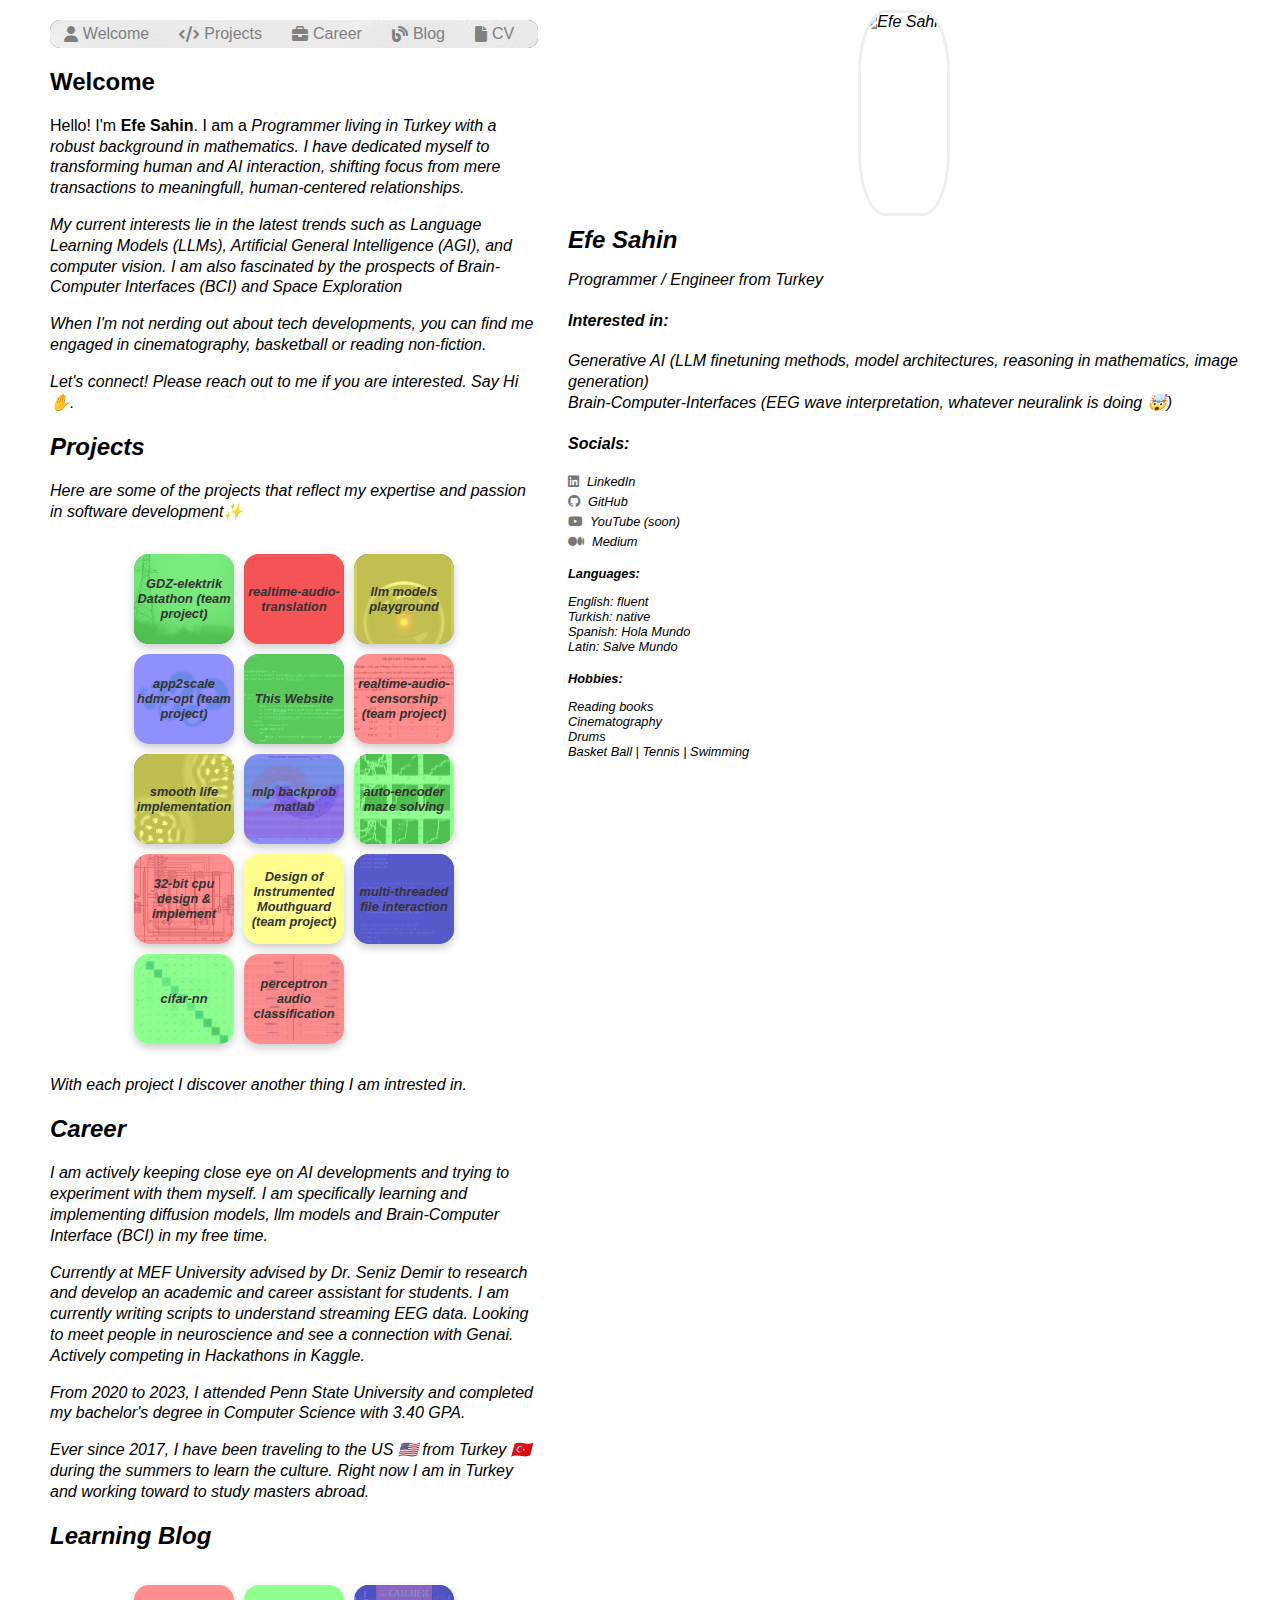
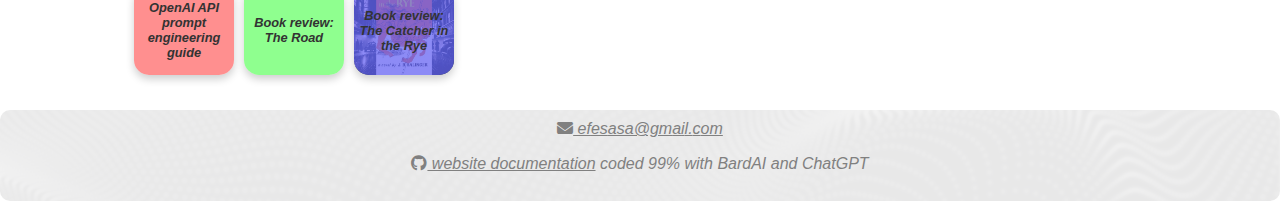
==== commit 698949c4: "updated status" ====
--- a/index.html
+++ b/index.html
@@ -21,9 +21,8 @@
             <section id="about-me">
                 <h2>Welcome</h2>
                 <p>
-                    Hello! I'm <strong>Efe Sahin</strong>. I am a <em>Software, Machine Learning, and Deep Learning
-                        Engineer</em> based in Brooklyn, NY. With a robust background in theory and computer science,
-                    I've dedicated myself to advancing the field of artificial intelligence 🔮🤖
+                    Hello! I'm <strong>Efe Sahin</strong>. I am a <em>Programmer living in Turkey with a robust background in mathematics.
+                    I have dedicated myself to transforming human and AI interaction, shifting focus from mere transactions to meaningfull, human-centered relationships.
                 </p>
                 <p>
                     My current interests lie in the latest trends such as <em>Language Learning Models (LLMs),
@@ -35,15 +34,18 @@
                     cinematography, basketball or reading non-fiction.
                 </p>
                 <p>
-                    Let's connect! Please reach out to me if you are interested or just say hi✋
+                    Let's connect! Please reach out to me if you are interested. Say Hi✋.
                 </p>
             </section>
 
             <section id="projects">
                 <h2>Projects</h2>
-                <p> Here are some of the projects that reflect my expertise and passion in software development,
-                    machine learning, and beyond ✨</p>
+                <p> Here are some of the projects that reflect my expertise and passion in software development✨</p>
                 <div class="projects-container">
+                    <a href="https://github.com/Efesasa0/GDZ-elektrik-timeseries" class="project-box green"
+                        style="background-image: url('assets/content/project-pics/outage.jpeg');">
+                        <span class="project-title">GDZ-elektrik Datathon (team project)</span>
+                    </a>
                     <a href="https://github.com/Efesasa0/real-time-speech-translation" class="project-box red"
                         style="background-image: url('assets/content/project-pics/red.png');">
                         <span class="project-title">realtime-audio-translation</span>
@@ -106,17 +108,13 @@
                 <p>I am actively keeping close eye on AI developments and trying to experiment with them myself. I am
                     specifically learning and implementing diffusion models, llm models and
                     Brain-Computer Interface (BCI) in my free time.</p>
-                <p>Right now, I am working in a startup 🚀🚀 called <i>Columbia Data Analytics</i> and I have been
-                    engaged as a Junior Programmer since August 2023. My role primarily involves working with Databricks
-                    Apache Spark on the AWS platform.</p>
+                <p>Currently at MEF University advised by Dr. Seniz Demir to research and develop an academic and career assistant for students.
+                    I am currently writing scripts to understand streaming EEG data. Looking to meet people in neuroscience and see a connection with Genai.
+                    Actively competing in Hackathons in Kaggle.</p>
                 <p>From 2020 to 2023, I attended <i>Penn State University</i> and completed my bachelor's degree in
-                    Computer Science with 3.40 GPA. I heavily focused on experimental and state-of-the-art AI
-                    and Deep Learning models and mathematics behind each. Other than programming learning new things
-                    constantly, I have gained a variety of meta
-                    skills.</p>
+                    Computer Science with 3.40 GPA.</p>
                 <p>Ever since 2017, I have been traveling to the US 🇺🇸 from Turkey 🇹🇷 during the summers to learn
-                    the culture. Right now I am on OPT (Optional
-                    Training Program) and searching job oppurtunities and plan to pursue grad school.</p>
+                    the culture. Right now I am in Turkey and working toward to study masters abroad.</p>
             </section>
 
             <section id="blog">
@@ -145,9 +143,9 @@
 
             <h1>Efe Sahin</h1>
             <div class="profile-links">
-                <p>Programmer / Engineer from Turkey <br> Living in New York</p>
+                <p>Programmer / Engineer from Turkey</p>
                 <h4>Interested in:</h4>
-                <p>LLMs, AGI, diffusion, computer vision, BCI, Space exploration.</p>
+                <p>Generative AI (LLM finetuning methods, model architectures, reasoning in mathematics, image generation) <br> Brain-Computer-Interfaces (EEG wave interpretation, whatever neuralink is doing 🤯)</p>
                 <h4>Socials:</h4>
                 <a href="https://linkedin.com/in/efesas" target="_blank"><i
                         class="fa-brands fa-linkedin"></i>LinkedIn</a>
@@ -166,9 +164,9 @@
                     </ul>
                     <h4>Hobbies:</h3>
                         <ul>
-                            <li>Reading non-fiction</li>
-                            <li>hmm, nerding out with other nerds?</li>
+                            <li>Reading books</li>
                             <li>Cinematography</li>
+                            <li>Drums</li>
                             <li>Basket Ball | Tennis | Swimming</li>
                         </ul>
             </div>
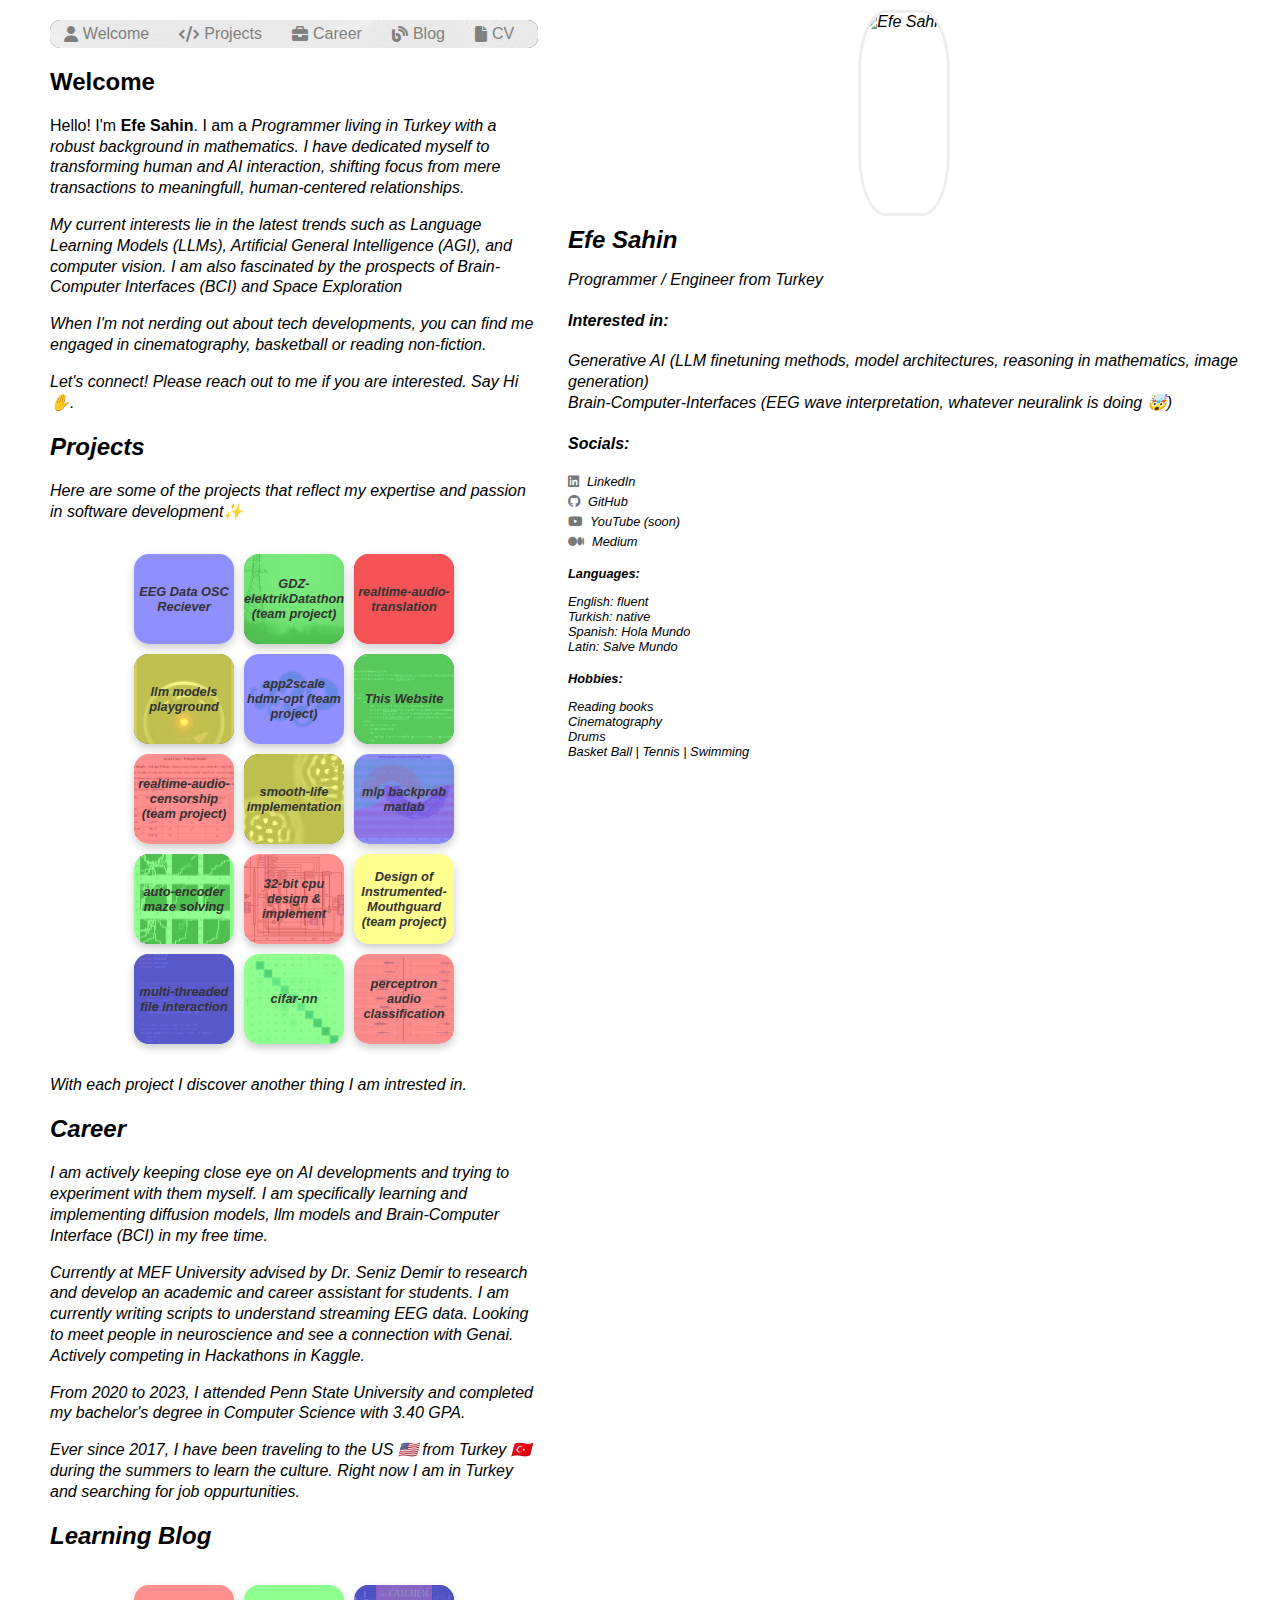
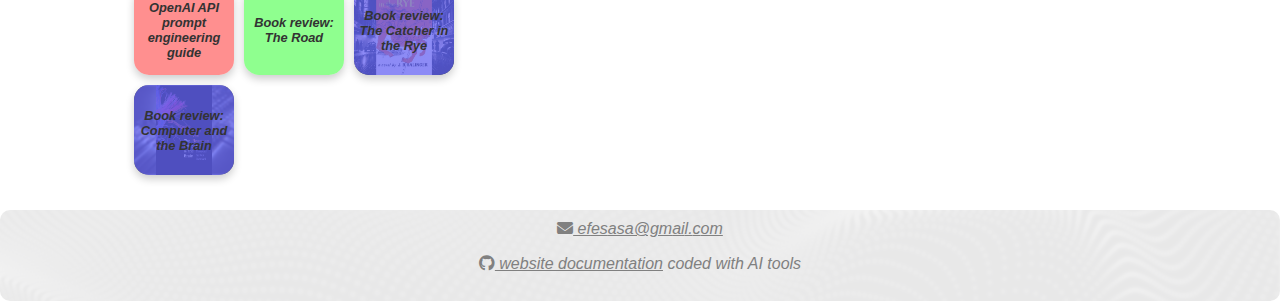
==== commit 4f63c0e4: "new blog" ====
--- a/index.html
+++ b/index.html
@@ -42,9 +42,13 @@
                 <h2>Projects</h2>
                 <p> Here are some of the projects that reflect my expertise and passion in software development✨</p>
                 <div class="projects-container">
+                    <a href="https://github.com/Efesasa0/EEG-Data-OSC-Receiver" class="project-box blue"
+                        style="background-image: url('assets/content/project-pics/headband.jpeg');">
+                        <span class="project-title">EEG Data OSC Reciever</span>
+                    </a>
                     <a href="https://github.com/Efesasa0/GDZ-elektrik-timeseries" class="project-box green"
                         style="background-image: url('assets/content/project-pics/outage.jpeg');">
-                        <span class="project-title">GDZ-elektrik Datathon (team project)</span>
+                        <span class="project-title">GDZ-elektrikDatathon (team project)</span>
                     </a>
                     <a href="https://github.com/Efesasa0/real-time-speech-translation" class="project-box red"
                         style="background-image: url('assets/content/project-pics/red.png');">
@@ -68,7 +72,7 @@
                     </a>
                     <a href="https://github.com/Efesasa0/smooth-life" class="project-box yellow"
                         style="background-image: url('assets/content/project-pics/smooth.png');">
-                        <span class="project-title">smooth life implementation</span>
+                        <span class="project-title">smooth-life implementation</span>
                     </a>
                     <a href="https://github.com/Efesasa0/mlp-backprop-two-moons" class="project-box blue"
                         style="background-image: url('assets/content/project-pics/mlp.png');">
@@ -85,7 +89,7 @@
                     <a href="https://sites.psu.edu/lfshowcasesp23/2023/04/25/design-of-an-instrumented-mouthguard/"
                         class="project-box yellow"
                         style="background-image: url('assets/content/project-pics/cad.jpg');">
-                        <span class="project-title">Design of Instrumented Mouthguard (team project)</span>
+                        <span class="project-title">Design of Instrumented-Mouthguard (team project)</span>
                     </a>
                     <a href="https://github.com/Efesasa0/multi-thread-file-processing" class="project-box blue"
                         style="background-image: url('assets/content/project-pics/thread.png');">
@@ -114,7 +118,7 @@
                 <p>From 2020 to 2023, I attended <i>Penn State University</i> and completed my bachelor's degree in
                     Computer Science with 3.40 GPA.</p>
                 <p>Ever since 2017, I have been traveling to the US 🇺🇸 from Turkey 🇹🇷 during the summers to learn
-                    the culture. Right now I am in Turkey and working toward to study masters abroad.</p>
+                    the culture. Right now I am in Turkey and searching for job oppurtunities.</p>
             </section>
 
             <section id="blog">
@@ -131,6 +135,10 @@
                     <a href="https://medium.com/@efesasa/the-catcher-in-the-rye-review-a-call-to-adulthood-7660765554ad"
                         class="project-box blue" style="background-image: url('assets/content/blog-pics/catcherrye.jpeg.png');">
                         <span class="project-title">Book review: The Catcher in the Rye</span>
+                    </a>
+                    <a href="https://medium.com/@efesasa/von-neumanns-lost-lecture-the-computer-and-the-brain-part-1-46040a2ffbd5"
+                        class="project-box blue" style="background-image: url('assets/content/blog-pics/plugboard.png');">
+                        <span class="project-title">Book review: Computer and the Brain</span>
                     </a>
                 </div>
             </section>
@@ -177,7 +185,7 @@
         <a href="mailto:user&commat;domain&period;com"><i class="fa-solid fa-envelope"></i>
             ef<!-- Comment -->es<!-- Comment --><!-- Comment -->asa&commat;gm<!-- Comment --><!-- Comment -->a<!-- Comment -->i<!-- Comment -->l&period;<!-- Comment -->c<!-- Comment --><!-- Comment -->om</a>
         <p><a href="https://github.com/Efesasa0" target="_blank"><i class="fa-brands fa-github"></i> website
-                documentation</a> coded 99% with BardAI and ChatGPT</p>
+                documentation</a> coded with AI tools</p>
     </div>
 
     <div id="pdfModal" class="modal">
